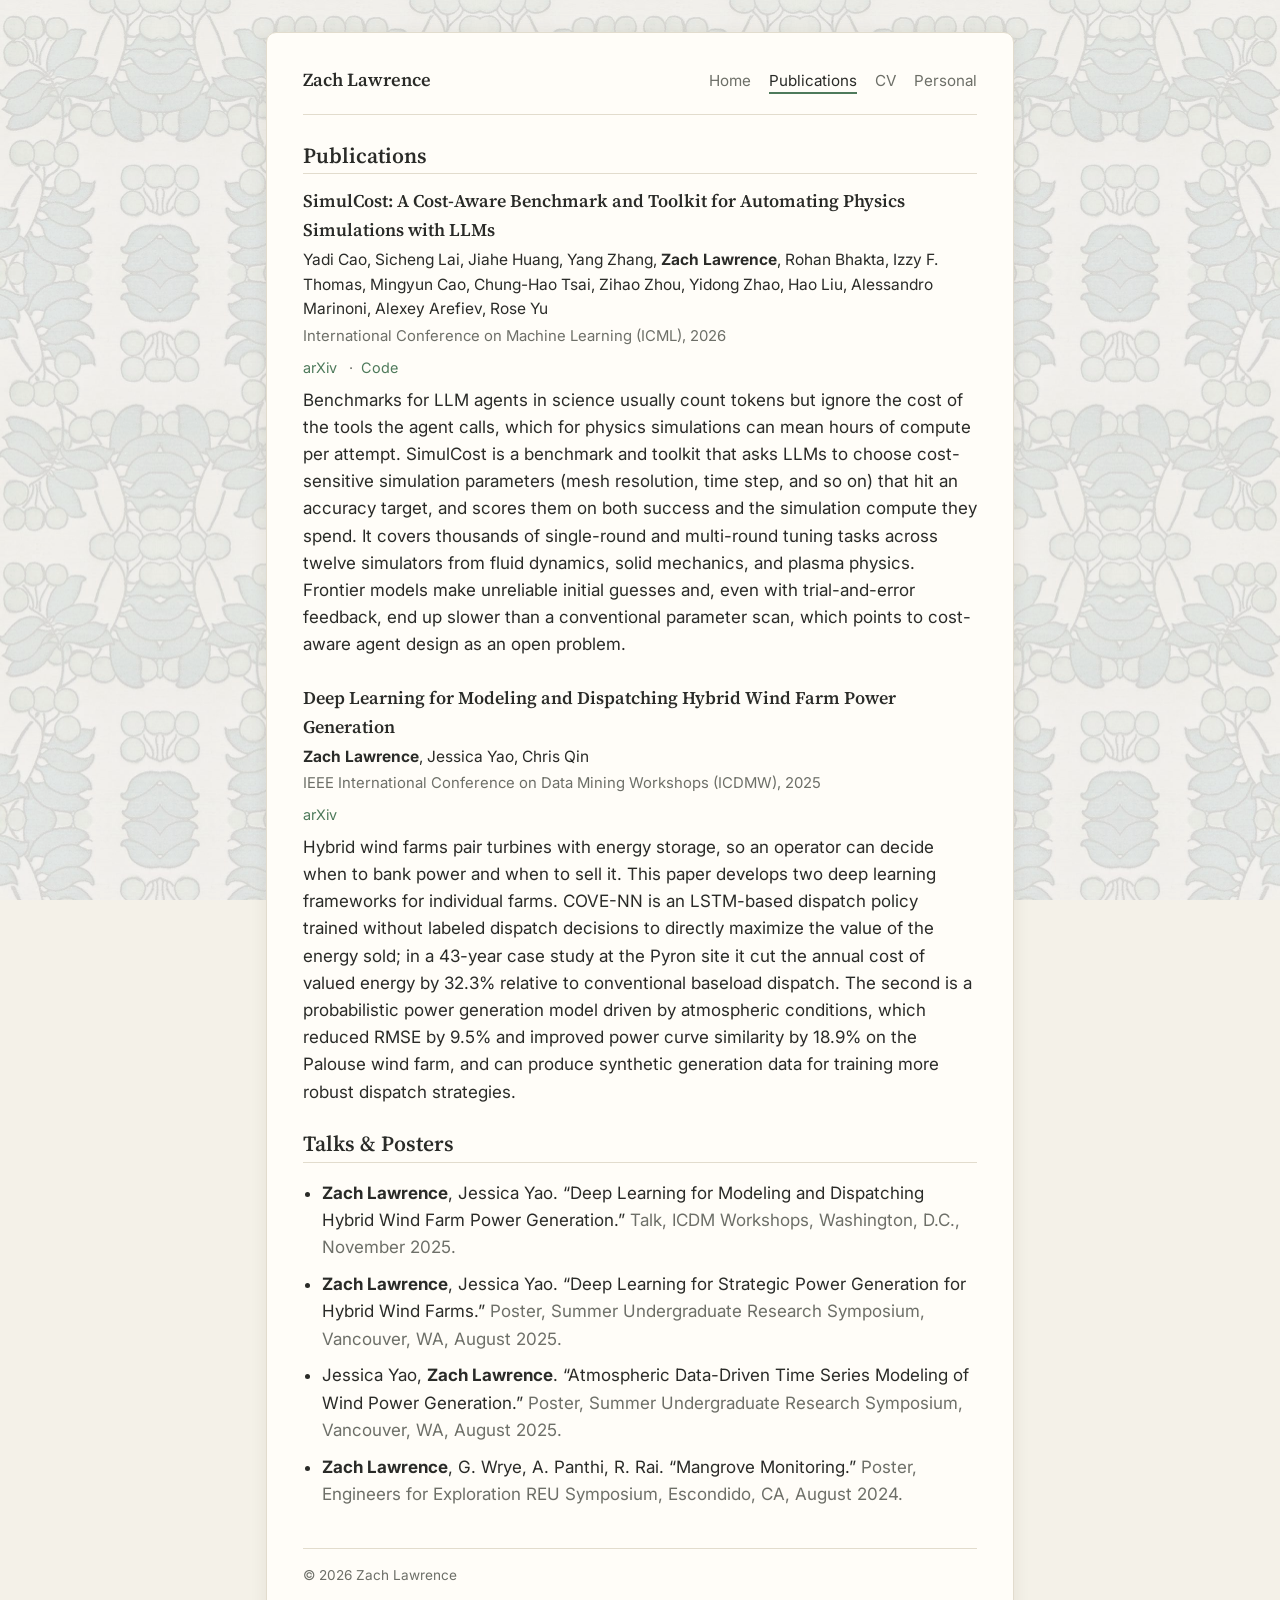
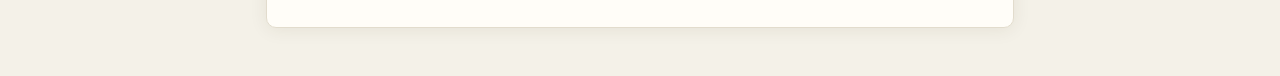
==== publications.html @ c85c10fc "Initial personal website: home, publications, CV, personal pages Plain HTML/CSS site for GitHub Page" ====
<!DOCTYPE html>
<html lang="en">
<head>
  <meta charset="utf-8">
  <meta name="viewport" content="width=device-width, initial-scale=1">
  <title>Publications · Zach Lawrence</title>
  <meta name="description" content="Publications, talks, and posters by Zach Lawrence.">
  <link rel="preconnect" href="https://fonts.googleapis.com">
  <link rel="preconnect" href="https://fonts.gstatic.com" crossorigin>
  <link href="https://fonts.googleapis.com/css2?family=Inter:wght@400;500;600&family=Source+Serif+4:ital,wght@0,400;0,600;1,400&display=swap" rel="stylesheet">
  <link rel="stylesheet" href="css/style.css">
</head>
<body>
<div class="page">
  <main class="card">

    <header class="topbar">
      <a class="brand" href="index.html">Zach Lawrence</a>
      <ul class="nav">
        <li><a href="index.html">Home</a></li>
        <li><a href="publications.html" aria-current="page">Publications</a></li>
        <li><a href="cv.html">CV</a></li>
        <li><a href="personal.html">Personal</a></li>
      </ul>
    </header>

    <section id="papers">
      <h2>Publications</h2>

      <article class="pub">
        <p class="pub-title">SimulCost: A Cost-Aware Benchmark and Toolkit for Automating Physics Simulations with LLMs</p>
        <p class="authors">Yadi Cao, Sicheng Lai, Jiahe Huang, Yang Zhang, <strong>Zach Lawrence</strong>, Rohan Bhakta, Izzy F. Thomas, Mingyun Cao, Chung-Hao Tsai, Zihao Zhou, Yidong Zhao, Hao Liu, Alessandro Marinoni, Alexey Arefiev, Rose Yu</p>
        <p class="venue">International Conference on Machine Learning (ICML), 2026</p>
        <p class="pub-links">
          <a href="https://arxiv.org/abs/2603.20253">arXiv</a>
          <a href="https://github.com/Rose-STL-Lab/SimulCost-Bench">Code</a>
        </p>
        <p class="summary">
          Benchmarks for LLM agents in science usually count tokens but ignore the cost of the
          tools the agent calls, which for physics simulations can mean hours of compute per
          attempt. SimulCost is a benchmark and toolkit that asks LLMs to choose cost-sensitive
          simulation parameters (mesh resolution, time step, and so on) that hit an accuracy
          target, and scores them on both success and the simulation compute they spend. It
          covers thousands of single-round and multi-round tuning tasks across twelve simulators
          from fluid dynamics, solid mechanics, and plasma physics. Frontier models make
          unreliable initial guesses and, even with trial-and-error feedback, end up slower than a
          conventional parameter scan, which points to cost-aware agent design as an open problem.
        </p>
      </article>

      <article class="pub">
        <p class="pub-title">Deep Learning for Modeling and Dispatching Hybrid Wind Farm Power Generation</p>
        <p class="authors"><strong>Zach Lawrence</strong>, Jessica Yao, Chris Qin</p>
        <p class="venue">IEEE International Conference on Data Mining Workshops (ICDMW), 2025</p>
        <p class="pub-links">
          <a href="https://arxiv.org/abs/2512.00728">arXiv</a>
        </p>
        <p class="summary">
          Hybrid wind farms pair turbines with energy storage, so an operator can decide when to
          bank power and when to sell it. This paper develops two deep learning frameworks for
          individual farms. COVE-NN is an LSTM-based dispatch policy trained without labeled
          dispatch decisions to directly maximize the value of the energy sold; in a 43-year case
          study at the Pyron site it cut the annual cost of valued energy by 32.3% relative to
          conventional baseload dispatch. The second is a probabilistic power generation model
          driven by atmospheric conditions, which reduced RMSE by 9.5% and improved power curve
          similarity by 18.9% on the Palouse wind farm, and can produce synthetic generation data
          for training more robust dispatch strategies.
        </p>
      </article>
    </section>

    <section id="talks">
      <h2>Talks &amp; Posters</h2>
      <ul class="talks">
        <li>
          <strong>Zach Lawrence</strong>, Jessica Yao. “Deep Learning for Modeling and Dispatching Hybrid Wind Farm Power Generation.”
          <span class="muted">Talk, ICDM Workshops, Washington, D.C., November 2025.</span>
        </li>
        <li>
          <strong>Zach Lawrence</strong>, Jessica Yao. “Deep Learning for Strategic Power Generation for Hybrid Wind Farms.”
          <span class="muted">Poster, Summer Undergraduate Research Symposium, Vancouver, WA, August 2025.</span>
        </li>
        <li>
          Jessica Yao, <strong>Zach Lawrence</strong>. “Atmospheric Data-Driven Time Series Modeling of Wind Power Generation.”
          <span class="muted">Poster, Summer Undergraduate Research Symposium, Vancouver, WA, August 2025.</span>
        </li>
        <li>
          <strong>Zach Lawrence</strong>, G. Wrye, A. Panthi, R. Rai. “Mangrove Monitoring.”
          <span class="muted">Poster, Engineers for Exploration REU Symposium, Escondido, CA, August 2024.</span>
        </li>
      </ul>
    </section>

    <footer class="footer">
      &copy; 2026 Zach Lawrence
    </footer>
  </main>
</div>
</body>
</html>
---- css/style.css ----
/* ---------- Design tokens ---------- */
:root {
  --bg: #f4f1e8;
  --card: #fffdf8;
  --text: #2a2b28;
  --muted: #6d6f68;
  --accent: #4e7a5b;        /* sage green, from the plate's leaves */
  --accent-hover: #b4563b;  /* terracotta, from the plate's berries */
  --border: #e2dccd;
  --shadow: 0 2px 18px rgba(60, 50, 30, 0.08);
  --tile-opacity: 0.85;
  --serif: "Source Serif 4", Georgia, "Times New Roman", serif;
  --sans: "Inter", -apple-system, BlinkMacSystemFont, "Segoe UI", Helvetica, Arial, sans-serif;
}

@media (prefers-color-scheme: dark) {
  :root:not([data-theme="light"]) {
    --bg: #1b1d1a;
    --card: #242723;
    --text: #e6e4dc;
    --muted: #a5a69d;
    --accent: #8fc39b;
    --accent-hover: #e2896d;
    --border: #383c37;
    --shadow: 0 2px 18px rgba(0, 0, 0, 0.4);
    --tile-opacity: 0.06;
  }
}
:root[data-theme="dark"] {
  --bg: #1b1d1a;
  --card: #242723;
  --text: #e6e4dc;
  --muted: #a5a69d;
  --accent: #8fc39b;
  --accent-hover: #e2896d;
  --border: #383c37;
  --shadow: 0 2px 18px rgba(0, 0, 0, 0.4);
  --tile-opacity: 0.06;
}

/* ---------- Base ---------- */
*, *::before, *::after { box-sizing: border-box; }

html { -webkit-text-size-adjust: 100%; }

body {
  margin: 0;
  background: var(--bg);
  color: var(--text);
  font-family: var(--sans);
  font-size: 17px;
  line-height: 1.6;
  min-height: 100vh;
  position: relative;
}

/* Faint ornamental tile behind everything. Kept on a pseudo-element so dark
   mode can fade it without touching the page colour. */
body::before {
  content: "";
  position: fixed;
  inset: 0;
  z-index: -1;
  background: url("../img/bg-tile.jpg") repeat;
  background-size: 320px auto;
  opacity: var(--tile-opacity);
  pointer-events: none;
}

a {
  color: var(--accent);
  text-decoration: none;
  border-bottom: 1px solid transparent;
  transition: color 0.15s, border-color 0.15s;
}
a:hover, a:focus-visible { color: var(--accent-hover); border-bottom-color: currentColor; }

h1, h2, h3 { font-family: var(--serif); font-weight: 600; line-height: 1.2; margin: 0; }
h1 { font-size: 2.1rem; }
h2 {
  font-size: 1.35rem;
  margin: 2.2rem 0 0.8rem;
  padding-bottom: 0.3rem;
  border-bottom: 1px solid var(--border);
}
h2:first-child { margin-top: 0; }
h3 { font-size: 1.08rem; margin: 1.3rem 0 0.3rem; }
p { margin: 0 0 1rem; }
ul { padding-left: 1.2rem; }
li { margin-bottom: 0.35rem; }
.muted { color: var(--muted); }
.placeholder { color: var(--muted); font-style: italic; }

/* ---------- Layout ---------- */
.page {
  max-width: 780px;
  margin: 32px auto 48px;
  padding: 0 16px;
}
.card {
  background: var(--card);
  border: 1px solid var(--border);
  border-radius: 10px;
  box-shadow: var(--shadow);
  padding: 32px 36px 40px;
}

/* ---------- Top navigation ---------- */
.topbar {
  display: flex;
  flex-wrap: wrap;
  align-items: baseline;
  justify-content: space-between;
  gap: 8px 20px;
  margin-bottom: 28px;
  padding-bottom: 14px;
  border-bottom: 1px solid var(--border);
}
.brand { font-family: var(--serif); font-size: 1.15rem; font-weight: 600; color: var(--text); }
.brand:hover { color: var(--accent-hover); border-bottom-color: transparent; }
.nav { display: flex; flex-wrap: wrap; gap: 4px 18px; margin: 0; padding: 0; list-style: none; }
.nav a { color: var(--muted); font-size: 0.95rem; padding-bottom: 2px; }
.nav a:hover { color: var(--accent-hover); }
.nav a[aria-current="page"] { color: var(--text); border-bottom: 2px solid var(--accent); }

/* ---------- Home hero ---------- */
.hero { display: flex; gap: 32px; align-items: flex-start; margin-bottom: 1.5rem; }
.hero img {
  width: 190px;
  flex: 0 0 190px;
  aspect-ratio: 857 / 1261;
  object-fit: cover;
  border-radius: 8px;
  border: 1px solid var(--border);
}
.hero-text { flex: 1 1 auto; min-width: 0; }
.hero-text .title { color: var(--muted); margin: 0.35rem 0 0.9rem; font-size: 1.02rem; }

.links { display: flex; flex-wrap: wrap; gap: 6px 18px; padding: 0; margin: 0; list-style: none; }
.links a { display: inline-flex; align-items: center; gap: 6px; font-size: 0.95rem; }
.links svg { width: 17px; height: 17px; fill: currentColor; flex: 0 0 auto; }

/* ---------- Publications ---------- */
.pub { margin-bottom: 1.6rem; }
.pub .pub-title { font-family: var(--serif); font-size: 1.12rem; font-weight: 600; margin: 0 0 0.2rem; }
.pub .authors { margin: 0 0 0.15rem; font-size: 0.97rem; }
.pub .venue { color: var(--muted); font-size: 0.93rem; margin: 0 0 0.45rem; }
.pub .pub-links { font-size: 0.9rem; margin: 0 0 0.5rem; }
.pub .pub-links a + a::before { content: "·"; color: var(--muted); margin: 0 8px 0 0; }
.pub .pub-links a + a { margin-left: 8px; }
.pub .summary { margin: 0; }
.talks li { margin-bottom: 0.6rem; }

/* ---------- CV embed ---------- */
.cv-actions { margin-bottom: 1rem; }
.cv-frame {
  width: 100%;
  height: 85vh;
  min-height: 480px;
  border: 1px solid var(--border);
  border-radius: 6px;
  background: #fff;
}
.cv-frame p { padding: 1rem; }

/* ---------- Footer ---------- */
.footer {
  margin-top: 2.5rem;
  padding-top: 1rem;
  border-top: 1px solid var(--border);
  color: var(--muted);
  font-size: 0.85rem;
}

/* ---------- Small screens ---------- */
@media (max-width: 640px) {
  body { font-size: 16px; }
  .page { margin-top: 16px; }
  .card { padding: 22px 18px 28px; border-radius: 8px; }
  .hero { flex-direction: column; gap: 18px; }
  .hero img { width: 160px; flex-basis: auto; }
  h1 { font-size: 1.8rem; }
  .cv-frame { height: 70vh; }
}
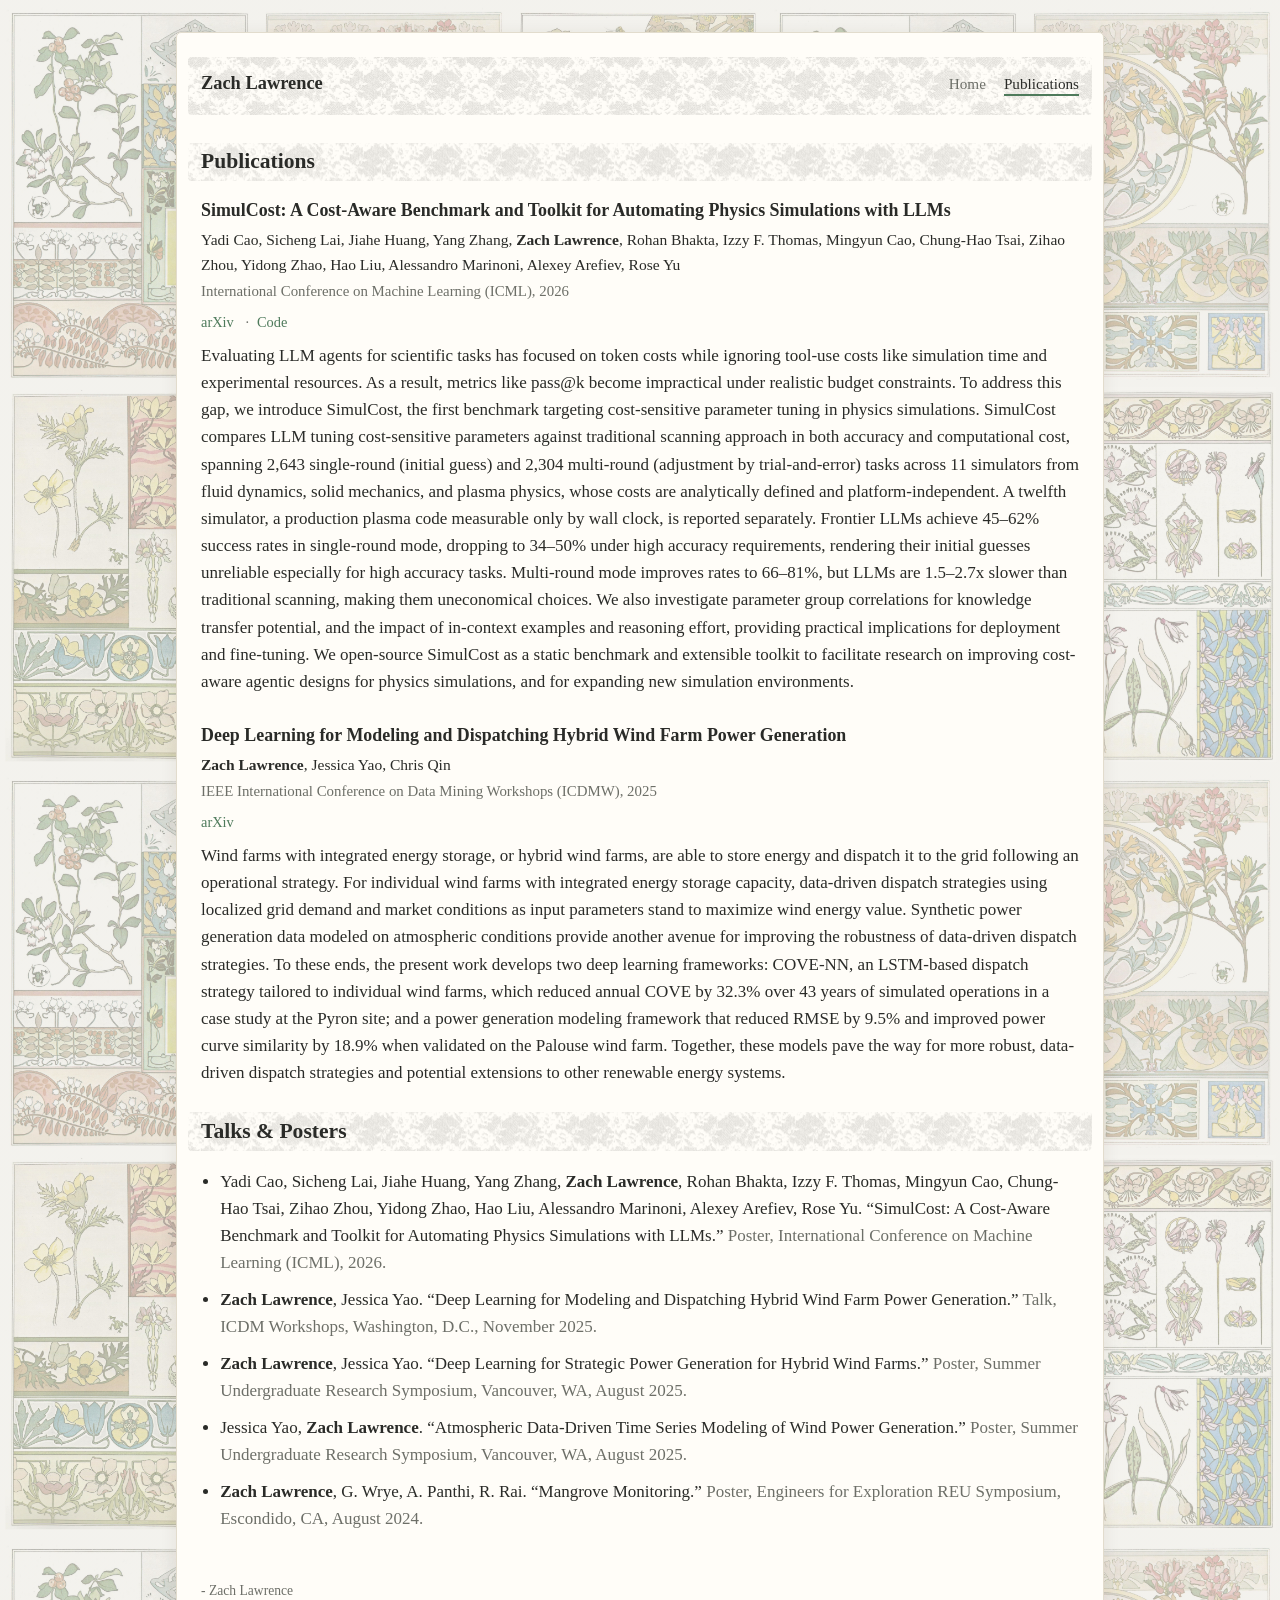
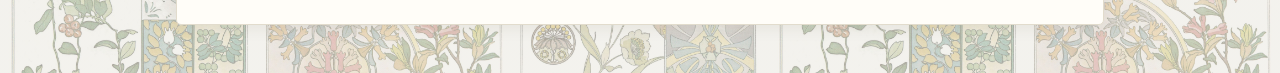
==== commit 01364595: "first draft complete without final CV" ====
--- a/publications.html
+++ b/publications.html
@@ -19,8 +19,6 @@
       <ul class="nav">
         <li><a href="index.html">Home</a></li>
         <li><a href="publications.html" aria-current="page">Publications</a></li>
-        <li><a href="cv.html">CV</a></li>
-        <li><a href="personal.html">Personal</a></li>
       </ul>
     </header>
 
@@ -36,15 +34,25 @@
           <a href="https://github.com/Rose-STL-Lab/SimulCost-Bench">Code</a>
         </p>
         <p class="summary">
-          Benchmarks for LLM agents in science usually count tokens but ignore the cost of the
-          tools the agent calls, which for physics simulations can mean hours of compute per
-          attempt. SimulCost is a benchmark and toolkit that asks LLMs to choose cost-sensitive
-          simulation parameters (mesh resolution, time step, and so on) that hit an accuracy
-          target, and scores them on both success and the simulation compute they spend. It
-          covers thousands of single-round and multi-round tuning tasks across twelve simulators
-          from fluid dynamics, solid mechanics, and plasma physics. Frontier models make
-          unreliable initial guesses and, even with trial-and-error feedback, end up slower than a
-          conventional parameter scan, which points to cost-aware agent design as an open problem.
+          Evaluating LLM agents for scientific tasks has focused on token costs while ignoring
+          tool-use costs like simulation time and experimental resources. As a result, metrics
+          like pass@k become impractical under realistic budget constraints. To address this gap,
+          we introduce SimulCost, the first benchmark targeting cost-sensitive parameter tuning in
+          physics simulations. SimulCost compares LLM tuning cost-sensitive parameters against
+          traditional scanning approach in both accuracy and computational cost, spanning 2,643
+          single-round (initial guess) and 2,304 multi-round (adjustment by trial-and-error) tasks
+          across 11 simulators from fluid dynamics, solid mechanics, and plasma physics, whose
+          costs are analytically defined and platform-independent. A twelfth simulator, a
+          production plasma code measurable only by wall clock, is reported separately. Frontier
+          LLMs achieve 45&ndash;62% success rates in single-round mode, dropping to 34&ndash;50%
+          under high accuracy requirements, rendering their initial guesses unreliable especially
+          for high accuracy tasks. Multi-round mode improves rates to 66&ndash;81%, but LLMs are
+          1.5&ndash;2.7x slower than traditional scanning, making them uneconomical choices. We
+          also investigate parameter group correlations for knowledge transfer potential, and the
+          impact of in-context examples and reasoning effort, providing practical implications for
+          deployment and fine-tuning. We open-source SimulCost as a static benchmark and
+          extensible toolkit to facilitate research on improving cost-aware agentic designs for
+          physics simulations, and for expanding new simulation environments.
         </p>
       </article>
 
@@ -56,15 +64,19 @@
           <a href="https://arxiv.org/abs/2512.00728">arXiv</a>
         </p>
         <p class="summary">
-          Hybrid wind farms pair turbines with energy storage, so an operator can decide when to
-          bank power and when to sell it. This paper develops two deep learning frameworks for
-          individual farms. COVE-NN is an LSTM-based dispatch policy trained without labeled
-          dispatch decisions to directly maximize the value of the energy sold; in a 43-year case
-          study at the Pyron site it cut the annual cost of valued energy by 32.3% relative to
-          conventional baseload dispatch. The second is a probabilistic power generation model
-          driven by atmospheric conditions, which reduced RMSE by 9.5% and improved power curve
-          similarity by 18.9% on the Palouse wind farm, and can produce synthetic generation data
-          for training more robust dispatch strategies.
+          Wind farms with integrated energy storage, or hybrid wind farms, are able to store
+          energy and dispatch it to the grid following an operational strategy. For individual
+          wind farms with integrated energy storage capacity, data-driven dispatch strategies
+          using localized grid demand and market conditions as input parameters stand to maximize
+          wind energy value. Synthetic power generation data modeled on atmospheric conditions
+          provide another avenue for improving the robustness of data-driven dispatch strategies.
+          To these ends, the present work develops two deep learning frameworks: COVE-NN, an
+          LSTM-based dispatch strategy tailored to individual wind farms, which reduced annual
+          COVE by 32.3% over 43 years of simulated operations in a case study at the Pyron site;
+          and a power generation modeling framework that reduced RMSE by 9.5% and improved power
+          curve similarity by 18.9% when validated on the Palouse wind farm. Together, these
+          models pave the way for more robust, data-driven dispatch strategies and potential
+          extensions to other renewable energy systems.
         </p>
       </article>
     </section>
@@ -72,6 +84,10 @@
     <section id="talks">
       <h2>Talks &amp; Posters</h2>
       <ul class="talks">
+        <li>
+          Yadi Cao, Sicheng Lai, Jiahe Huang, Yang Zhang, <strong>Zach Lawrence</strong>, Rohan Bhakta, Izzy F. Thomas, Mingyun Cao, Chung-Hao Tsai, Zihao Zhou, Yidong Zhao, Hao Liu, Alessandro Marinoni, Alexey Arefiev, Rose Yu. “SimulCost: A Cost-Aware Benchmark and Toolkit for Automating Physics Simulations with LLMs.”
+          <span class="muted">Poster, International Conference on Machine Learning (ICML), 2026.</span>
+        </li>
         <li>
           <strong>Zach Lawrence</strong>, Jessica Yao. “Deep Learning for Modeling and Dispatching Hybrid Wind Farm Power Generation.”
           <span class="muted">Talk, ICDM Workshops, Washington, D.C., November 2025.</span>
@@ -92,7 +108,7 @@
     </section>
 
     <footer class="footer">
-      &copy; 2026 Zach Lawrence
+      - Zach Lawrence
     </footer>
   </main>
 </div>
--- a/css/style.css
+++ b/css/style.css
@@ -1,70 +1,43 @@
-/* ---------- Design tokens ---------- */
 :root {
   --bg: #f4f1e8;
   --card: #fffdf8;
   --text: #2a2b28;
   --muted: #6d6f68;
-  --accent: #4e7a5b;        /* sage green, from the plate's leaves */
-  --accent-hover: #b4563b;  /* terracotta, from the plate's berries */
+  --accent: #4e7a5b;
+  --accent-hover: #b4563b;
   --border: #e2dccd;
+  --wallpaper-opacity: 0.12;
+  --art-opacity: 0.7;
+  --art-blend: multiply;
+  --art-filter: none;
   --shadow: 0 2px 18px rgba(60, 50, 30, 0.08);
-  --tile-opacity: 0.85;
-  --serif: "Source Serif 4", Georgia, "Times New Roman", serif;
-  --sans: "Inter", -apple-system, BlinkMacSystemFont, "Segoe UI", Helvetica, Arial, sans-serif;
+  --bg-opacity: 0.9;
+  --bg-veil: color-mix(in srgb, var(--bg) calc((1 - var(--bg-opacity)) * 100%), transparent);
+  --serif: Georgia, "Times New Roman", serif;
 }
 
-@media (prefers-color-scheme: dark) {
-  :root:not([data-theme="light"]) {
-    --bg: #1b1d1a;
-    --card: #242723;
-    --text: #e6e4dc;
-    --muted: #a5a69d;
-    --accent: #8fc39b;
-    --accent-hover: #e2896d;
-    --border: #383c37;
-    --shadow: 0 2px 18px rgba(0, 0, 0, 0.4);
-    --tile-opacity: 0.06;
-  }
-}
-:root[data-theme="dark"] {
-  --bg: #1b1d1a;
-  --card: #242723;
-  --text: #e6e4dc;
-  --muted: #a5a69d;
-  --accent: #8fc39b;
-  --accent-hover: #e2896d;
-  --border: #383c37;
-  --shadow: 0 2px 18px rgba(0, 0, 0, 0.4);
-  --tile-opacity: 0.06;
-}
-
-/* ---------- Base ---------- */
 *, *::before, *::after { box-sizing: border-box; }
 
-html { -webkit-text-size-adjust: 100%; }
+/* The pattern lives on the root element so it paints the entire canvas:
+   it keeps repeating above, below, and beyond the page, including overscroll.
+   The translucent colour layer on top reproduces --bg-opacity. */
+html {
+  -webkit-text-size-adjust: 100%;
+  background-color: var(--bg);
+  background-image:
+    linear-gradient(var(--bg-veil), var(--bg-veil)),
+    url("../img/bg_grid.jpg");
+  background-repeat: repeat;
+  background-size: auto, 60% auto;
+}
 
 body {
   margin: 0;
-  background: var(--bg);
   color: var(--text);
-  font-family: var(--sans);
+  font-family: var(--serif);
   font-size: 17px;
   line-height: 1.6;
   min-height: 100vh;
-  position: relative;
-}
-
-/* Faint ornamental tile behind everything. Kept on a pseudo-element so dark
-   mode can fade it without touching the page colour. */
-body::before {
-  content: "";
-  position: fixed;
-  inset: 0;
-  z-index: -1;
-  background: url("../img/bg-tile.jpg") repeat;
-  background-size: 320px auto;
-  opacity: var(--tile-opacity);
-  pointer-events: none;
 }
 
 a {
@@ -79,11 +52,27 @@
 h1 { font-size: 2.1rem; }
 h2 {
   font-size: 1.35rem;
-  margin: 2.2rem 0 0.8rem;
-  padding-bottom: 0.3rem;
-  border-bottom: 1px solid var(--border);
+  margin: 2.2rem -0.8rem 0.9rem;
+  padding: 0.4rem 0.8rem;
 }
 h2:first-child { margin-top: 0; }
+
+h2, .topbar {
+  position: relative;
+  border-radius: 4px;
+}
+h2::before, .topbar::before {
+  content: "";
+  position: absolute;
+  inset: 0;
+  z-index: -1;
+  border-radius: inherit;
+  background: url("../img/tile.png") repeat center;
+  background-size: 216px 216px;
+  opacity: var(--wallpaper-opacity);
+  mix-blend-mode:exclusion;
+  pointer-events: none;
+}
 h3 { font-size: 1.08rem; margin: 1.3rem 0 0.3rem; }
 p { margin: 0 0 1rem; }
 ul { padding-left: 1.2rem; }
@@ -91,30 +80,28 @@
 .muted { color: var(--muted); }
 .placeholder { color: var(--muted); font-style: italic; }
 
-/* ---------- Layout ---------- */
 .page {
-  max-width: 780px;
+  max-width: 960px;
   margin: 32px auto 48px;
   padding: 0 16px;
 }
 .card {
   background: var(--card);
   border: 1px solid var(--border);
-  border-radius: 10px;
+  border-radius: 5px;
   box-shadow: var(--shadow);
-  padding: 32px 36px 40px;
+  padding: 24px 24px 22px;
+  isolation: isolate;
 }
 
-/* ---------- Top navigation ---------- */
 .topbar {
   display: flex;
   flex-wrap: wrap;
   align-items: baseline;
   justify-content: space-between;
   gap: 8px 20px;
-  margin-bottom: 28px;
-  padding-bottom: 14px;
-  border-bottom: 1px solid var(--border);
+  margin: 0 -0.8rem 28px;
+  padding: 12px 0.8rem;
 }
 .brand { font-family: var(--serif); font-size: 1.15rem; font-weight: 600; color: var(--text); }
 .brand:hover { color: var(--accent-hover); border-bottom-color: transparent; }
@@ -123,24 +110,64 @@
 .nav a:hover { color: var(--accent-hover); }
 .nav a[aria-current="page"] { color: var(--text); border-bottom: 2px solid var(--accent); }
 
-/* ---------- Home hero ---------- */
 .hero { display: flex; gap: 32px; align-items: flex-start; margin-bottom: 1.5rem; }
-.hero img {
+.hero .portrait {
   width: 190px;
   flex: 0 0 190px;
-  aspect-ratio: 857 / 1261;
-  object-fit: cover;
+  aspect-ratio: 3 / 4;
+  overflow: hidden;
   border-radius: 8px;
   border: 1px solid var(--border);
 }
+
+.hero .portrait img {
+  display: block;
+  width: 100%;
+  height: 100%;
+  object-fit: cover;
+  object-position: 52% 50%;
+  transform: scale(var(--portrait-zoom, 1.4));
+  transform-origin: 60% 100%;
+  filter: saturate(5);
+}
+
 .hero-text { flex: 1 1 auto; min-width: 0; }
+
+.hero-art {
+  flex: 0 4 500px;
+  min-width: 0;
+  margin: 0;
+}
+.hero-art img {
+  display: block;
+  width: 100%;
+  height: calc(240px * 4 / 3);
+  object-fit: cover;
+  opacity: var(--art-opacity);
+  mix-blend-mode: var(--art-blend);
+  filter: var(--art-filter);
+  -webkit-mask-image: radial-gradient(ellipse closest-side at center, #000 50%, transparent 100%);
+  mask-image: radial-gradient(ellipse closest-side at center, #000 50%, transparent 100%);
+  pointer-events: none;
+  user-select: none;
+}
+
+.hero-art figcaption {
+  margin-top: -3rem;
+  text-align: center;
+  font-family: var(--serif);
+  font-style: italic;
+  font-size: 0.78rem;
+  line-height: 1.1;
+  color: var(--muted);
+}
+@media (max-width: 900px) { .hero-art { display: none; } }
 .hero-text .title { color: var(--muted); margin: 0.35rem 0 0.9rem; font-size: 1.02rem; }
 
 .links { display: flex; flex-wrap: wrap; gap: 6px 18px; padding: 0; margin: 0; list-style: none; }
 .links a { display: inline-flex; align-items: center; gap: 6px; font-size: 0.95rem; }
 .links svg { width: 17px; height: 17px; fill: currentColor; flex: 0 0 auto; }
 
-/* ---------- Publications ---------- */
 .pub { margin-bottom: 1.6rem; }
 .pub .pub-title { font-family: var(--serif); font-size: 1.12rem; font-weight: 600; margin: 0 0 0.2rem; }
 .pub .authors { margin: 0 0 0.15rem; font-size: 0.97rem; }
@@ -151,34 +178,17 @@
 .pub .summary { margin: 0; }
 .talks li { margin-bottom: 0.6rem; }
 
-/* ---------- CV embed ---------- */
-.cv-actions { margin-bottom: 1rem; }
-.cv-frame {
-  width: 100%;
-  height: 85vh;
-  min-height: 480px;
-  border: 1px solid var(--border);
-  border-radius: 6px;
-  background: #fff;
-}
-.cv-frame p { padding: 1rem; }
-
-/* ---------- Footer ---------- */
 .footer {
-  margin-top: 2.5rem;
-  padding-top: 1rem;
-  border-top: 1px solid var(--border);
+  margin-top: 3rem;
   color: var(--muted);
   font-size: 0.85rem;
 }
 
-/* ---------- Small screens ---------- */
 @media (max-width: 640px) {
   body { font-size: 16px; }
   .page { margin-top: 16px; }
   .card { padding: 22px 18px 28px; border-radius: 8px; }
   .hero { flex-direction: column; gap: 18px; }
-  .hero img { width: 160px; flex-basis: auto; }
+  .hero .portrait { width: 160px; flex-basis: auto; }
   h1 { font-size: 1.8rem; }
-  .cv-frame { height: 70vh; }
 }
